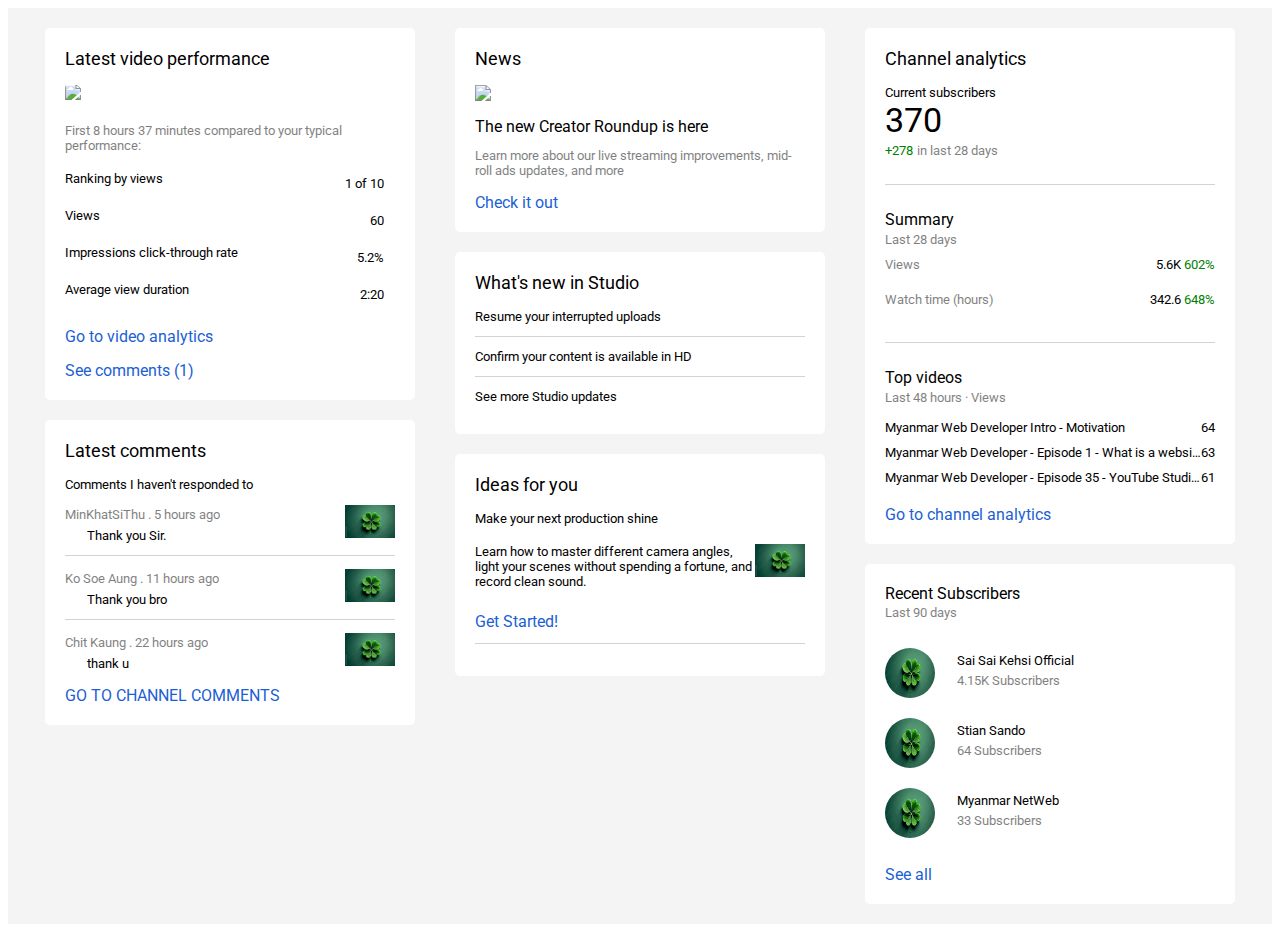
==== index.html @ f1931eb8 "first commit" ====
<!DOCTYPE html>
<html>
  <head>
    <link rel="stylesheet" href="yt_studio_style.css">
    <link
      href="https://fonts.googleapis.com/css2?family=Roboto:ital,wght@0,100;0,300;0,400;0,500;0,700;0,900;1,100;1,300;1,400;1,500;1,700;1,900&display=swap"
      rel="stylesheet">
    <script src="https://kit.fontawesome.com/cb07d8fa89.js" crossorigin="anonymous"></script>
    <script src="https://kit.fontawesome.com/1c9073b405.js" crossorigin="anonymous"></script> 
  </head>
  <body>
    <div class="container">
      <div class="first">
        <div class="columnfirst">
          <div class="box">
            <div class="boxTitle">Latest video performance</div>
            <div class="thumbnailContainer">
              <img src="https://i.imgur.com/3uXRo1s.jpg" class="thumbnail"/>
            </div>
            <div class="performance fs op">First 8 hours 37 minutes compared to your typical performance:</div>
            <div class="statContainer fs">
              <div class="stat">
                <div>Ranking by views</div>
                <div>1 of 10 <i class="fas fa-angle-right ffs"></i></div>
              </div>
              <div class="stat">
                <div>Views</div>
                <div>60 <i class="fas fa-arrow-circle-up ffs cg"></i></div>
              </div>
              <div class="stat">
                <div>Impressions click-through rate</div>
                <div>5.2% <i class="fas fa-arrow-circle-up ffs cg"></i></div>
              </div>
              <div class="stat">
                <div>Average view duration</div>
                <div>2:20 <i class="fas fa-arrow-circle-up ffs cg"></i></div>
              </div>
            </div>
            <div class="link">
              Go to video analytics
            </div>
            <div class="link comment">
              See comments (1)
            </div>
          </div>
          <div class="box boxtop">
            <div class="boxTitle">Latest comments</div>
            <div class="fs creator">Comments I haven't responded to</div>
            <div class="Clover">
              <div>
                <div>
                  <span>
                    <i class="fa-solid fa-circle-user"></i>
                  </span>
                  <span class="op fs">MinKhatSiThu . 5 hours ago</span>
                </div>
                <div class="fs Thank"> Thank you Sir.</div>
              </div> 
                <div>
                  <img src="[data-uri]" class="secimg"/>
                </div>
            </div>
            <div class="divider three"></div>
            <div class="Clover">
              <div>
                <div>
                  <span>
                    <i class="fa-solid fa-circle-user"></i>
                  </span>
                  <span class="op fs">Ko Soe Aung . 11 hours ago</span>
                </div>
                <div class="fs Thank"> Thank you bro</div>
              </div> 
                <div>
                  <img src="[data-uri]" class="secimg"/>
                </div>
            </div>
            <div class="divider three"></div>
            <div class="Clover">
              <div>
                <div>
                  <span>
                    <i class="fa-solid fa-circle-user"></i>
                  </span>
                  <span class="op fs">Chit Kaung . 22 hours ago</span>
                </div>
                <div class="fs Thank"> thank u</div>
              </div> 
                <div>
                  <img src="[data-uri]" class="secimg"/>
                </div>
            </div>
            <div class="link comment">
              GO TO CHANNEL COMMENTS
            </div>
          </div>
        </div>
      </div>
      <div class="second">
        <div class="columnsecond">
          <div class="box">
            <div class="secondColumnTitle boxTitle">
              <div>News</div>
              <div>
                <i class="fas fa-angle-left ffs op"></i>
                <i class="fas fa-angle-right ffs op"></i>
              </div>
            </div>
            <div>
              <img src="https://i.imgur.com/4svfOcF.png" class="secondColumnImage"/>
            </div>
            <div class="creator">The new Creator Roundup is here</div>
            <div class="fs op">Learn more about our live streaming improvements, mid-roll ads updates, and more</div>
            <div class="link comment">
              Check it out
            </div>
          </div>
          <div class="box boxtop">
            <div class="secondColumnTitle boxTitle">
              <div>What's new in Studio</div>
            </div>
            <div class="fs">Resume your interrupted uploads</div>
            <div class="divider three"></div>
            <div class="performance fs">Confirm your content is available in HD</div>
            <div class="divider three"></div>
            <div class="performance fs">See more Studio updates</div>
          </div>
          <div class="box boxtop">
            <div class="secondColumnTitle boxTitle">
              <div>Ideas for you</div>
            </div>
            <div class="performance fs">Make your next production shine</div>
            <div class="stat">
              <div class="fs">
                Learn how to master different camera angles, light your scenes without spending a fortune, and record clean sound.
              </div>
              <div>
                <img src="[data-uri]" class="secimg"/>
              </div>
            </div>
            <div class="link comment">
              Get Started!
            </div>
            <div class="divider three"></div>
            <div class="down">
              <i class="fas fa-angle-down ffs op"></i>
            </div>
          </div>
        </div>
      </div>
      <div class="third">
        <div class="columnthird">
          <div class="box">
            <div class="boxTitle">Channel analytics</div>
            <div class="fs">Current subscribers</div>
            <div class="subscriberCount">370</div>
            <div>
              <span class="fs cg">+278</span>
              <span class="fs op">in last 28 days</span>
            </div>
            <div class="divider"></div>
            <div class="summary">Summary</div>
            <div class="fs op">Last 28 days</div>
            <div class="summaryStat">
              <div class="fs op">Views</div>
              <div class="fs">5.6K <span class="cg">602%</span></div>
            </div>
            <div class="summaryStat">
              <div class="fs op">Watch time (hours)</div>
              <div class="fs">342.6 <span class="cg">648%</span></div>
            </div>
            <div class="divider"></div>
            <div class="summaryContainer">
              <div class="summary">Top videos</div>
              <div class="fs op">Last 48 hours · Views</div>
            </div>
            <div class="playlist fs">
              <div class="overflowEllipsis">Myanmar Web Developer Intro - Motivation</div>
              <div>64</div>
            </div>
            <div class="playlist fs">
              <div class="overflowEllipsis">Myanmar Web Developer - Episode 1 - What is a website?</div>
              <div>63</div>
            </div>
            <div class="playlist fs">
              <div class="overflowEllipsis">Myanmar Web Developer - Episode 35 - YouTube Studio (Part 1)</div>
              <div>61</div>
            </div>
            <div class="link comment">
              Go to channel analytics
            </div>
          </div>
          <div class="box boxtop">
            <div class="Recent">Recent Subscribers</div>
            <div class="fs days op">Last 90 days</div>
            <div>
              <div class="statlast">
                <div>
                  <img src="[data-uri]" class="secimg img"/>
                </div>
                <div>
                  <div class="fs Thank">Sai Sai Kehsi Official</div>
                  <div class="fs Thank op">4.15K Subscribers</div>
                </div>
              </div>
            <div> 
              <div class="statlast">
                <div>
                  <img src="[data-uri]" class="secimg img"/>
                </div>
                <div>
                  <div class="fs Thank">Stian Sando</div>
                  <div class="fs Thank op">64 Subscribers</div>
                </div>
              </div>
            </div>  
            <div>  
              <div class="statlast">
                <div>
                  <img src="[data-uri]" class="secimg img"/>
                </div>
                <div>
                  <div class="fs Thank">Myanmar NetWeb</div>
                  <div class="fs Thank op">33 Subscribers</div>
                </div>
              </div>
            </div>
            <div class="link comment">
              See all
            </div>
          </div>  
        </div>
      </div>
    </div>
  </div>
  </body>
</html>
---- yt_studio_style.css ----
body {
  font-family: 'Roboto', sans-serif;
}

.container {
  display: flex;
  flex-direction: row;
  justify-content: center;
  background-color: #F4F4F4;
}

.columnsecond {
  width: 370px;
  margin: 20px;
}

.columnfirst {
  width: 370px;
  margin: 20px;
}

.columnthird {
  width: 370px;
  margin: 20px;
}

.box {
  padding: 20px;
  border-radius: 5px;
  background-color: white;
}

.boxTitle {
  font-size: 18px;
  margin-bottom: 16px;
}

.thumbnailContainer {
  height: 20px;
  overflow: hidden;
  border-radius: 3px;
  margin-bottom: 18px;
}

.thumbnail {
  width: 100%;
  margin-top: -35px;
}

.performance {
  margin-bottom: 10px;
}

.op {
  opacity: 0.5;
}

.statContainer {
  margin-bottom: 16px;
}

.stat {
  display: flex;
  justify-content: space-between;
  padding: 8px 0px;
}

.link {
  color: #1C5FD4;
}

.leftStat {
  display: flex;
  flex-direction: row;
}

.comment {
  margin-top: 15px;
}

/* Second column */
.secondColumnTitle {
  display: flex;
  flex-direction: row;
  justify-content: space-between;
  align-items: center;
}

.secondColumnImage {
  width: 100%;
  margin-bottom: 12px;
}

.creator {
  margin-bottom: 12px;
}

.fs {
  font-size: 13px;
}

/* Third column */

.subscriberCount {
  font-size: 34px;
}

.cg {
  color: green;
}

.divider {
  height: 1px;
  background-color: lightgray;
  margin: 25px 0px;
}

.summaryContainer {
  margin-bottom: 10px;
}

.summary {
  margin-bottom: 3px;
}

.summaryStat {
  display: flex;
  justify-content: space-between;
  padding: 10px 0px;
}

.playlist {
  display: flex;
  padding: 5px 0px;
  justify-content: space-between;
}

.overflowEllipsis {
  white-space: nowrap;
  overflow: hidden;
  text-overflow: ellipsis;
}

.ffs {
  font-size: 18px;
  margin-left: 8px;
}

.fa-angle-left {
  margin-right: 25px;
}

.Clover {
  display: flex;
  flex-direction: row;
  justify-content: space-between;
  align-items: center;
}

.secimg {
  width: 50px;
}

.fas {
  margin-right: 3px;
}

.Thank {
  margin-left: 22px;
  margin-top: 5px;
}

.three {
  margin: 12px 0px;
}

.boxtop {
  margin-top: 20px;
}

.down {
  display: flex;
  justify-content: center;
  align-items: center;
}

.days {
  margin: 2px 0px 20px;
}

.img {
  border-radius: 1500px;
  height: 50px;
}

.statlast {
  display: flex;
  justify-content: left;
  padding: 8px 0px;
}
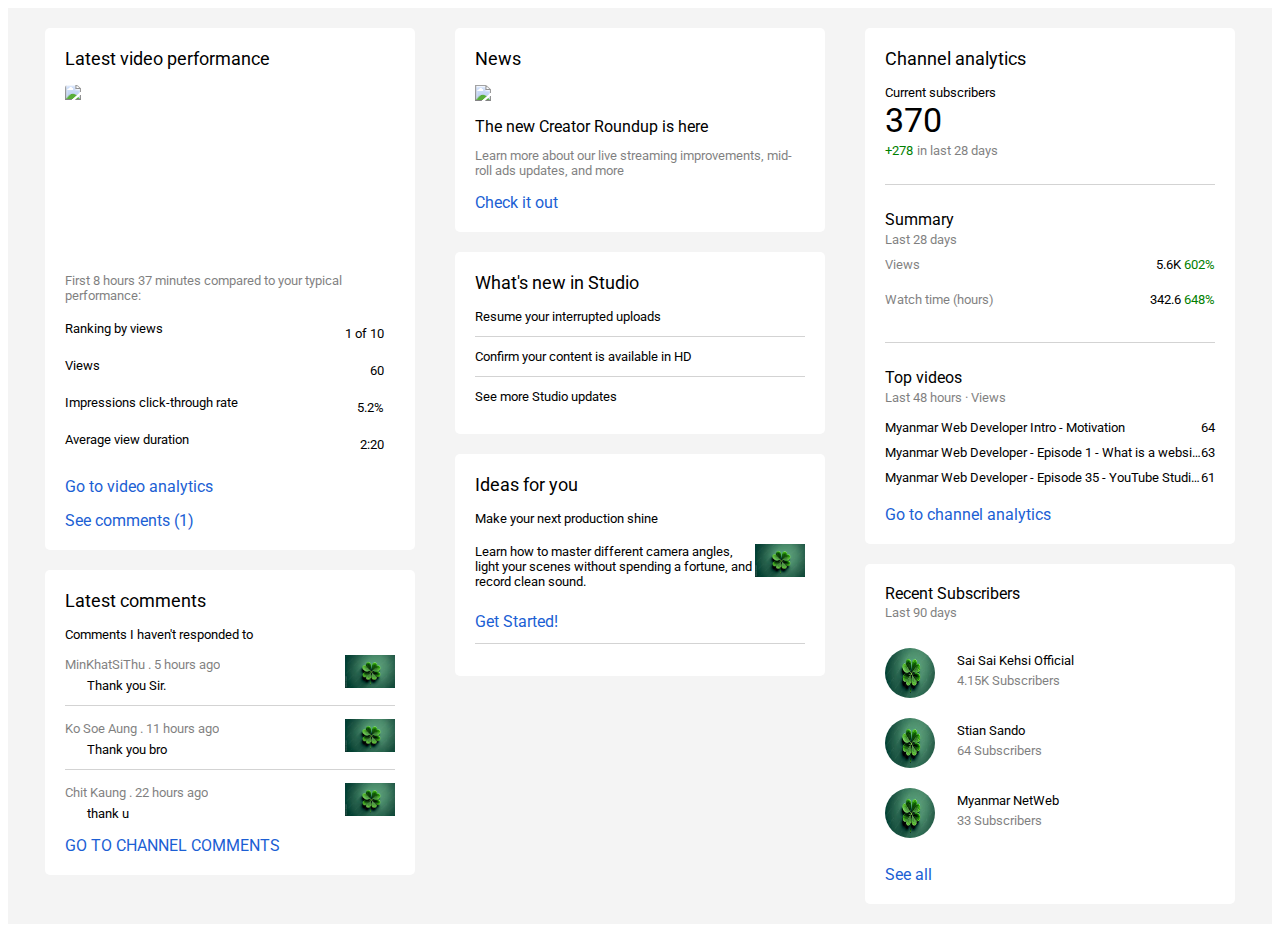
==== commit 9be4c932: "first commit" ====
--- a/index.html
+++ b/index.html
@@ -1,7 +1,7 @@
 <!DOCTYPE html>
 <html>
   <head>
-    <link rel="stylesheet" href="yt_studio_style.css">
+    <link rel="stylesheet" href="style.css">
     <link
       href="https://fonts.googleapis.com/css2?family=Roboto:ital,wght@0,100;0,300;0,400;0,500;0,700;0,900;1,100;1,300;1,400;1,500;1,700;1,900&display=swap"
       rel="stylesheet">
@@ -50,7 +50,7 @@
               <div>
                 <div>
                   <span>
-                    <i class="fa-solid fa-circle-user"></i>
+                    <i class="fa-solid fa-circle-user cg"></i>
                   </span>
                   <span class="op fs">MinKhatSiThu . 5 hours ago</span>
                 </div>
@@ -65,7 +65,7 @@
               <div>
                 <div>
                   <span>
-                    <i class="fa-solid fa-circle-user"></i>
+                    <i class="fa-solid fa-circle-user cg"></i>
                   </span>
                   <span class="op fs">Ko Soe Aung . 11 hours ago</span>
                 </div>
@@ -80,7 +80,7 @@
               <div>
                 <div>
                   <span>
-                    <i class="fa-solid fa-circle-user"></i>
+                    <i class="fa-solid fa-circle-user cg"></i>
                   </span>
                   <span class="op fs">Chit Kaung . 22 hours ago</span>
                 </div>
--- a/style.css
+++ b/style.css
@@ -0,0 +1,201 @@
+body {
+  font-family: 'Roboto', sans-serif;
+}
+
+.container {
+  display: flex;
+  flex-direction: row;
+  justify-content: center;
+  background-color: #F4F4F4;  
+}
+
+.columnsecond {
+  width: 370px;
+  margin: 20px;
+}
+
+.columnfirst {
+  width: 370px;
+  margin: 20px;
+}
+
+.columnthird {
+  width: 370px;
+  margin: 20px;
+}
+
+.box {
+  padding: 20px;
+  border-radius: 5px;
+  background-color: white;
+}
+
+.boxTitle {
+  font-size: 18px;
+  margin-bottom: 16px;
+}
+
+.thumbnailContainer {
+  height: 170px;
+  overflow: hidden;
+  border-radius: 3px;
+  margin-bottom: 18px;
+}
+
+.thumbnail {
+  width: 100%;
+  margin-top: -35px;
+}
+
+.performance {
+  margin-bottom: 10px;
+}
+
+.op {
+  opacity: 0.5;
+}
+
+.statContainer {
+  margin-bottom: 16px;
+}
+
+.stat {
+  display: flex;
+  justify-content: space-between;
+  padding: 8px 0px;
+}
+
+.link {
+  color: #1C5FD4;
+}
+
+.leftStat {
+  display: flex;
+  flex-direction: row;
+}
+
+.comment {
+  margin-top: 15px;
+}
+
+/* Second column */
+.secondColumnTitle {
+  display: flex;
+  flex-direction: row;
+  justify-content: space-between;
+  align-items: center;
+}
+
+.secondColumnImage {
+  width: 100%;
+  margin-bottom: 12px;
+}
+
+.creator {
+  margin-bottom: 12px;
+}
+
+.fs {
+  font-size: 13px;
+}
+
+/* Third column */
+
+.subscriberCount {
+  font-size: 34px;
+}
+
+.cg {
+  color: green;
+}
+
+.divider {
+  height: 1px;
+  background-color: lightgray;
+  margin: 25px 0px;
+}
+
+.summaryContainer {
+  margin-bottom: 10px;
+}
+
+.summary {
+  margin-bottom: 3px;
+}
+
+.summaryStat {
+  display: flex;
+  justify-content: space-between;
+  padding: 10px 0px;
+}
+
+.playlist {
+  display: flex;
+  padding: 5px 0px;
+  justify-content: space-between;
+}
+
+.overflowEllipsis {
+  white-space: nowrap;
+  overflow: hidden;
+  text-overflow: ellipsis;
+}
+
+.ffs {
+  font-size: 18px;
+  margin-left: 8px;
+}
+
+.fa-angle-left {
+  margin-right: 25px;
+}
+
+.Clover {
+  display: flex;
+  flex-direction: row;
+  justify-content: space-between;
+  align-items: center;
+}
+
+.secimg {
+  width: 50px;
+}
+
+.fas {
+  margin-right: 3px;
+}
+
+.Thank {
+  margin-left: 22px;
+  margin-top: 5px;
+}
+
+.three {
+  margin: 12px 0px;
+}
+
+.boxtop {
+  margin-top: 20px;
+}
+
+.down {
+  display: flex;
+  justify-content: center;
+  align-items: center;
+}
+
+.days {
+  margin: 2px 0px 20px;
+}
+
+.img {
+  border-radius: 1500px;
+  height: 50px;
+}
+
+.statlast {
+  display: flex;
+  justify-content: left;
+  padding: 8px 0px;
+}
+
